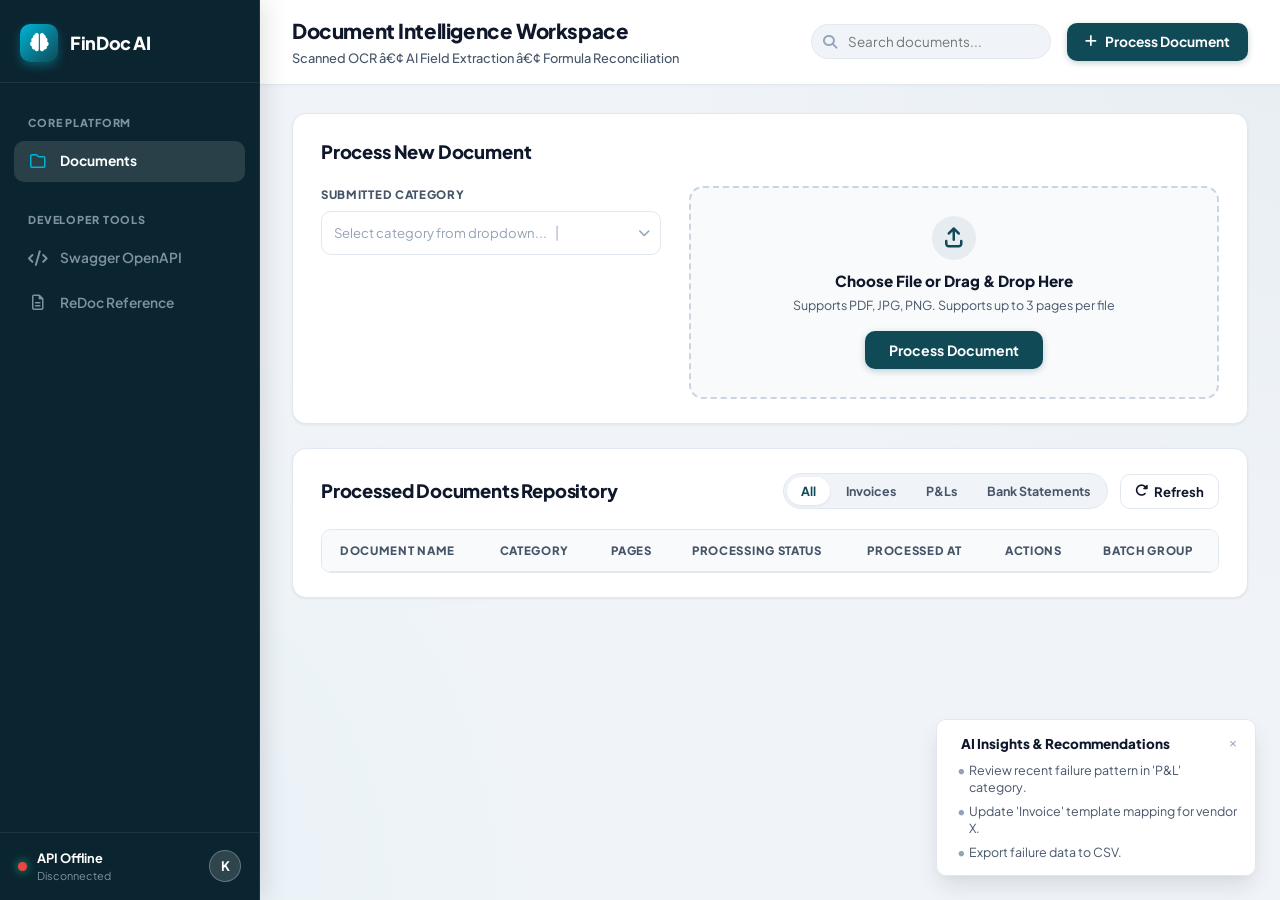
==== frontend/index.html @ ead13d11 "feat: sync standalone frontend files to frontend folder for Vercel" ====
<!DOCTYPE html>
<html lang="en">
<head>
  <meta charset="UTF-8">
  <meta name="viewport" content="width=device-width, initial-scale=1.0">
  <title>FinDoc AI â€” Enterprise Document Intelligence Platform</title>
  <link rel="stylesheet" href="https://cdnjs.cloudflare.com/ajax/libs/font-awesome/6.4.0/css/all.min.css">
  <link rel="stylesheet" href="css/styles.css">
</head>
<body>

  <!-- Left Navigation Sidebar -->
  <aside class="app-sidebar">
    <div class="sidebar-brand">
      <div class="brand-icon">
        <i class="fa-solid fa-brain"></i>
      </div>
      <div>
        <div class="brand-title">FinDoc AI</div>
      </div>
    </div>

    <nav class="sidebar-nav">
      <div class="nav-label">CORE PLATFORM</div>
      <a href="/" class="nav-item-link active">
        <i class="fa-regular fa-folder"></i>
        <span>Documents</span>
      </a>

      <div class="nav-label mt-4">DEVELOPER TOOLS</div>
      <a href="https://findoc-ai-2c11.onrender.com/docs" target="_blank" class="nav-item-link">
        <i class="fa-solid fa-code"></i>
        <span>Swagger OpenAPI</span>
      </a>
      <a href="https://findoc-ai-2c11.onrender.com/redoc" target="_blank" class="nav-item-link">
        <i class="fa-regular fa-file-lines"></i>
        <span>ReDoc Reference</span>
      </a>
    </nav>

    <div class="sidebar-footer">
      <div class="system-status-card" id="system-health-box">
        <div class="status-dot" id="health-dot"></div>
        <div>
          <div class="status-text" id="health-status-text">API Online</div>
          <div class="status-sub" id="health-latency">API Online â€¢ Ping 9ms</div>
        </div>
      </div>
      <div class="user-avatar-pill">K</div>
    </div>
  </aside>

  <!-- Main Content Workspace -->
  <main class="app-main">
    <!-- Top Bar -->
    <header class="app-topbar">
      <div class="topbar-title">
        <h1>Document Intelligence Workspace</h1>
        <p>Scanned OCR â€¢ AI Field Extraction â€¢ Formula Reconciliation</p>
      </div>

      <div class="topbar-actions">
        <div class="search-wrapper">
          <i class="fa-solid fa-magnifying-glass search-icon"></i>
          <input type="text" class="search-input" id="global-search-input" placeholder="Search documents...">
        </div>

        <a href="#process-form-section" class="btn-primary-custom">
          <i class="fa-solid fa-plus"></i>
          <span>Process Document</span>
        </a>
      </div>
    </header>

    <!-- Content Body -->
    <div class="app-content">

      <!-- Process New Document Section (Two-Column Card) -->
      <section class="process-document-card" id="process-form-section">
        <h3 class="card-title-lg">Process New Document</h3>

        <form id="upload-form">
          <div class="process-grid-two-col">
            
            <!-- Left: Fully Interactive Submitted Category Selection -->
            <div class="category-select-col">
              <label class="col-label">SUBMITTED CATEGORY</label>
              
              <!-- Interactive Selected Tags Box (Click box to open dropdown, click X to remove) -->
              <div class="category-tags-box" id="category-tags-display" onclick="toggleCategoryDropdown(event)">
                <div id="chips-container" style="display: flex; flex-wrap: wrap; gap: 6px; align-items: center;">
                  <!-- Dynamic chips will render here -->
                </div>
                <span class="tags-box-cursor">|</span>
                <span class="tags-box-caret" id="tags-caret"><i class="fa-solid fa-chevron-down"></i></span>
              </div>

              <!-- Category Options Dropdown Menu -->
              <div class="category-dropdown-container" id="category-dropdown" style="display: none;">
                <div class="category-option-item" data-val="invoice" onclick="onCategoryOptionClick('invoice', 'Invoice', event)">
                  <span>Invoice</span>
                </div>
                <div class="category-option-item" data-val="receipt" onclick="onCategoryOptionClick('receipt', 'Receipt', event)">
                  <span>Receipt</span>
                </div>
                <div class="category-option-item" data-val="po" onclick="onCategoryOptionClick('po', 'PO', event)">
                  <span>PO (Purchase Order)</span>
                </div>
                <div class="category-option-item" data-val="balance_sheet" onclick="onCategoryOptionClick('balance_sheet', 'Balance Sheet', event)">
                  <span>Balance Sheet</span>
                </div>
                <div class="category-option-item" data-val="profit_and_loss" onclick="onCategoryOptionClick('profit_and_loss', 'Profit & Loss', event)">
                  <span>Profit & Loss</span>
                </div>
                <div class="category-option-item" data-val="cash_flow_statement" onclick="onCategoryOptionClick('cash_flow_statement', 'Cash Flow', event)">
                  <span>Cash Flow Statement</span>
                </div>
                <div class="category-option-item" data-val="other" onclick="onCategoryOptionClick('other', 'Other', event)">
                  <span>Other</span>
                </div>
              </div>

              <input type="hidden" id="selected-document-type" name="document_type" value="invoice">
            </div>

            <!-- Right: Drop Zone and Action -->
            <div class="drop-zone-col">
              <div class="enterprise-drop-zone" id="drop-zone">
                <div class="drop-icon-wrapper">
                  <i class="fa-solid fa-arrow-up-from-bracket"></i>
                </div>
                <div class="drop-primary-text">Choose File or Drag & Drop Here</div>
                <div class="drop-secondary-text">Supports PDF, JPG, PNG. Supports up to 3 pages per file</div>
                
                <button type="submit" class="process-action-btn" id="process-submit-btn">
                  <span>Process Document</span>
                </button>
              </div>

              <input type="file" id="file-input" style="display:none;" accept=".pdf,.jpg,.jpeg,.png">

              <div id="file-selected-info" style="display:none; margin-top: 8px;">
                <span class="file-selected-pill">
                  <i class="fa-solid fa-file-circle-check"></i>
                  <span id="file-name-text"></span>
                </span>
              </div>
            </div>

          </div>
        </form>

        <!-- Notification Alert Box -->
        <div id="alert-container"></div>

        <!-- Processing Loader Box -->
        <div class="processing-box" id="processing-box" style="display: none;">
          <div class="spinner-custom"></div>
          <div>
            <div class="processing-title">Processing Document via Backend Pipeline...</div>
            <small style="font-size: 0.78rem; color: var(--primary); opacity: 0.85;">Executing PyMuPDF/EasyOCR, AI Extraction (Gemini & Grok) & Formula Reconciliation</small>
          </div>
        </div>
      </section>

      <!-- Processed Documents Repository Section -->
      <section class="documents-panel" id="documents-panel-section">
        <div class="panel-header">
          <div class="panel-title">
            <h2>Processed Documents Repository</h2>
          </div>

          <div style="display: flex; align-items: center; gap: 12px; flex-wrap: wrap;">
            <!-- Category Filter Tabs -->
            <div class="filter-tabs">
              <button class="filter-pill active" onclick="filterCategory('all', this)">All</button>
              <button class="filter-pill" onclick="filterCategory('invoice', this)">Invoices</button>
              <button class="filter-pill" onclick="filterCategory('profit_and_loss', this)">P&Ls</button>
              <button class="filter-pill" onclick="filterCategory('balance_sheet', this)">Bank Statements</button>
            </div>

            <button class="btn-outline-custom" onclick="loadDashboardData()">
              <i class="fa-solid fa-rotate-right"></i> Refresh
            </button>
          </div>
        </div>

        <!-- Documents Table -->
        <div class="data-table-container">
          <table class="custom-table">
            <thead>
              <tr>
                <th>DOCUMENT NAME</th>
                <th>CATEGORY</th>
                <th>PAGES</th>
                <th>PROCESSING STATUS</th>
                <th>PROCESSED AT</th>
                <th>ACTIONS</th>
                <th>BATCH GROUP</th>
              </tr>
            </thead>
            <tbody id="dashboard-table-body">
              <!-- Populated dynamically via GET /api/v1/documents -->
            </tbody>
          </table>
        </div>
      </section>

    </div>
  </main>

  <!-- Floating AI Insights & Recommendations Card -->
  <div class="ai-insights-widget" id="ai-insights-card">
    <div class="insights-header">
      <div class="insights-title">
        <i class="fa-solid fa-sparkles"></i>
        <span>AI Insights & Recommendations</span>
      </div>
      <button onclick="document.getElementById('ai-insights-card').style.display='none'" style="background:none; border:none; color: var(--text-subtle); cursor: pointer; font-size: 0.85rem;">&times;</button>
    </div>
    <ul class="insights-list">
      <li>Review recent failure pattern in 'P&L' category.</li>
      <li>Update 'Invoice' template mapping for vendor X.</li>
      <li>Export failure data to CSV.</li>
    </ul>
  </div>

  <script src="js/dashboard.js"></script>
</body>
</html>
---- frontend/css/styles.css ----
/* ==========================================================================
   FINDOC AI — ENTERPRISE FINANCIAL DOCUMENT INTELLIGENCE PLATFORM
   Custom Enterprise Fintech Theme matching FinDoc AI Design System
   ========================================================================== */

@import url('https://fonts.googleapis.com/css2?family=Plus+Jakarta+Sans:wght@400;500;600;700;800&family=Inter:wght@400;500;600;700;800&family=JetBrains+Mono:wght@400;500;600&display=swap');

:root {
  /* Brand Teal Palette */
  --primary: #0f4a56;
  --primary-hover: #0a353e;
  --primary-light: #e6f3f5;
  --primary-border: #b8dbe0;
  --accent-cyan: #00B4D8;
  --accent-teal: #2DD4BF;

  /* App Backgrounds */
  --bg-app: #F0F4F8;
  --bg-card: #FFFFFF;
  --bg-sidebar: #0b2530;
  --bg-sidebar-active: rgba(255, 255, 255, 0.12);
  --bg-sidebar-hover: rgba(255, 255, 255, 0.07);
  
  --border-color: #E2E8F0;
  --border-subtle: #EDF2F7;
  --border-sidebar: rgba(255, 255, 255, 0.08);

  /* Typography */
  --text-main: #0F172A;
  --text-muted: #475569;
  --text-subtle: #94A3B8;
  --text-sidebar: #E2E8F0;
  --text-sidebar-muted: #7E92A2;

  /* Status Tokens */
  --status-pass-text: #15803D;
  --status-pass-bg: #DCFCE7;
  --status-pass-border: #BBF7D0;

  --status-fail-text: #B91C1C;
  --status-fail-bg: #FEE2E2;
  --status-fail-border: #FECACA;

  --status-proc-text: #B45309;
  --status-proc-bg: #FEF3C7;
  --status-proc-border: #FDE68A;

  --status-na-text: #475569;
  --status-na-bg: #F1F5F9;
  --status-na-border: #E2E8F0;

  /* Shadows */
  --shadow-xs: 0 1px 2px 0 rgba(0, 0, 0, 0.03);
  --shadow-sm: 0 1px 3px 0 rgba(15, 23, 42, 0.06), 0 1px 2px -1px rgba(15, 23, 42, 0.04);
  --shadow-md: 0 4px 12px -2px rgba(15, 23, 42, 0.08), 0 2px 6px -2px rgba(15, 23, 42, 0.04);
  --shadow-lg: 0 12px 24px -4px rgba(15, 23, 42, 0.12), 0 4px 8px -2px rgba(15, 23, 42, 0.04);

  /* Radii */
  --radius-sm: 6px;
  --radius-md: 10px;
  --radius-lg: 14px;
  --radius-xl: 18px;
}

/* Base Reset */
* {
  box-sizing: border-box;
  margin: 0;
  padding: 0;
}

html, body {
  height: 100%;
}

body {
  font-family: 'Plus Jakarta Sans', 'Inter', -apple-system, BlinkMacSystemFont, sans-serif;
  background-color: var(--bg-app);
  background-image: 
    radial-gradient(circle at 100% 0%, rgba(15, 74, 86, 0.04) 0%, transparent 40%),
    radial-gradient(circle at 0% 100%, rgba(0, 180, 216, 0.04) 0%, transparent 40%);
  color: var(--text-main);
  line-height: 1.5;
  -webkit-font-smoothing: antialiased;
  display: flex;
}

/* -------------------------------------------------------------
   LEFT SIDEBAR (Deep Teal Enterprise)
   ------------------------------------------------------------- */
.app-sidebar {
  width: 260px;
  background: var(--bg-sidebar);
  border-right: 1px solid var(--border-sidebar);
  display: flex;
  flex-direction: column;
  height: 100vh;
  position: fixed;
  top: 0;
  left: 0;
  z-index: 100;
  box-shadow: 4px 0 24px rgba(0, 0, 0, 0.12);
}

.sidebar-brand {
  padding: 24px 20px 20px 20px;
  display: flex;
  align-items: center;
  gap: 12px;
  border-bottom: 1px solid var(--border-sidebar);
}

.brand-icon {
  width: 38px;
  height: 38px;
  background: linear-gradient(135deg, #00B4D8, #0f4a56);
  border-radius: var(--radius-md);
  display: flex;
  align-items: center;
  justify-content: center;
  color: white;
  font-size: 1.15rem;
  box-shadow: 0 4px 10px rgba(0, 180, 216, 0.35);
}

.brand-title {
  font-weight: 800;
  font-size: 1.12rem;
  color: #FFFFFF;
  letter-spacing: -0.02em;
  display: flex;
  align-items: center;
  gap: 6px;
}

.brand-version {
  display: inline-block;
  font-size: 0.62rem;
  font-weight: 800;
  background: rgba(255, 255, 255, 0.1);
  border: 1px solid rgba(255, 255, 255, 0.18);
  color: #94A3B8;
  padding: 2px 8px;
  border-radius: 99px;
  text-transform: uppercase;
  letter-spacing: 0.06em;
  margin-top: 3px;
}

.sidebar-nav {
  padding: 20px 14px;
  display: flex;
  flex-direction: column;
  gap: 4px;
  flex-grow: 1;
  overflow-y: auto;
}

.nav-label {
  font-size: 0.68rem;
  font-weight: 800;
  text-transform: uppercase;
  color: var(--text-sidebar-muted);
  padding: 12px 14px 6px 14px;
  letter-spacing: 0.08em;
}

.nav-label.mt-4 {
  margin-top: 14px;
}

.nav-item-link {
  display: flex;
  align-items: center;
  gap: 12px;
  padding: 10px 14px;
  border-radius: var(--radius-md);
  color: var(--text-sidebar-muted);
  text-decoration: none;
  font-weight: 600;
  font-size: 0.86rem;
  transition: all 0.18s ease;
  position: relative;
  cursor: pointer;
}

.nav-item-link i {
  font-size: 0.98rem;
  width: 20px;
  text-align: center;
  color: var(--text-sidebar-muted);
  transition: color 0.18s ease;
}

.nav-item-link:hover {
  background: var(--bg-sidebar-hover);
  color: #FFFFFF;
}

.nav-item-link:hover i {
  color: #FFFFFF;
}

.nav-item-link.active {
  background: var(--bg-sidebar-active);
  color: #FFFFFF;
  font-weight: 700;
}

.nav-item-link.active i {
  color: var(--accent-cyan);
}

.nav-item-subtext {
  display: block;
  font-size: 0.68rem;
  color: var(--text-sidebar-muted);
  font-weight: 400;
  margin-top: 1px;
}

.sidebar-footer {
  padding: 16px 18px;
  border-top: 1px solid var(--border-sidebar);
  display: flex;
  align-items: center;
  justify-content: space-between;
  gap: 12px;
}

.system-status-card {
  display: flex;
  align-items: center;
  gap: 10px;
}

.status-dot {
  width: 9px;
  height: 9px;
  border-radius: 50%;
  background: #10B981;
  box-shadow: 0 0 10px #10B981;
  animation: pulse-dot 2s infinite;
}

@keyframes pulse-dot {
  0% { transform: scale(0.95); box-shadow: 0 0 0 0 rgba(16, 185, 129, 0.6); }
  70% { transform: scale(1); box-shadow: 0 0 0 6px rgba(16, 185, 129, 0); }
  100% { transform: scale(0.95); box-shadow: 0 0 0 0 rgba(16, 185, 129, 0); }
}

.status-text {
  font-size: 0.8rem;
  font-weight: 700;
  color: #FFFFFF;
}

.status-sub {
  font-size: 0.68rem;
  color: var(--text-sidebar-muted);
}

.user-avatar-pill {
  width: 32px;
  height: 32px;
  border-radius: 50%;
  background: rgba(255, 255, 255, 0.15);
  border: 1px solid rgba(255, 255, 255, 0.25);
  color: #FFFFFF;
  display: flex;
  align-items: center;
  justify-content: center;
  font-size: 0.82rem;
  font-weight: 700;
}

/* -------------------------------------------------------------
   MAIN CONTENT AREA
   ------------------------------------------------------------- */
.app-main {
  margin-left: 260px;
  flex-grow: 1;
  display: flex;
  flex-direction: column;
  min-height: 100vh;
  position: relative;
}

/* Top Bar */
.app-topbar {
  background: #FFFFFF;
  border-bottom: 1px solid var(--border-color);
  padding: 16px 32px;
  display: flex;
  align-items: center;
  justify-content: space-between;
  position: sticky;
  top: 0;
  z-index: 50;
  box-shadow: 0 1px 4px rgba(0,0,0,0.03);
}

.topbar-title h1 {
  font-size: 1.28rem;
  font-weight: 800;
  color: var(--text-main);
  letter-spacing: -0.02em;
}

.topbar-title p {
  font-size: 0.8rem;
  color: var(--text-muted);
  margin-top: 2px;
  font-weight: 500;
}

.topbar-actions {
  display: flex;
  align-items: center;
  gap: 16px;
}

.search-wrapper {
  position: relative;
}

.search-icon {
  position: absolute;
  left: 12px;
  top: 50%;
  transform: translateY(-50%);
  color: var(--text-subtle);
  font-size: 0.88rem;
}

.search-input {
  background: var(--bg-app);
  border: 1px solid var(--border-color);
  border-radius: 99px;
  padding: 8px 16px 8px 36px;
  font-size: 0.84rem;
  font-family: inherit;
  color: var(--text-main);
  width: 240px;
  transition: all 0.2s ease;
}

.search-input:focus {
  outline: none;
  border-color: var(--primary);
  background: #FFFFFF;
  box-shadow: 0 0 0 3px rgba(15, 74, 86, 0.1);
  width: 290px;
}

.notif-wrapper {
  position: relative;
}

.topbar-icon-btn {
  width: 38px;
  height: 38px;
  border-radius: 50%;
  border: 1px solid var(--border-color);
  background: #FFFFFF;
  color: var(--text-muted);
  display: flex;
  align-items: center;
  justify-content: center;
  cursor: pointer;
  position: relative;
  transition: all 0.15s ease;
}

.topbar-icon-btn:hover {
  background: var(--bg-app);
  color: var(--text-main);
}

.notif-badge {
  width: 8px;
  height: 8px;
  background: #EF4444;
  border-radius: 50%;
  position: absolute;
  top: 8px;
  right: 9px;
  border: 1.5px solid #FFFFFF;
}

/* Notifications Dropdown Menu */
.notifications-dropdown {
  position: absolute;
  top: calc(100% + 10px);
  right: 0;
  width: 330px;
  background: #FFFFFF;
  border: 1px solid var(--border-color);
  border-radius: var(--radius-lg);
  box-shadow: 0 12px 30px rgba(0, 0, 0, 0.12);
  z-index: 1000;
  display: none;
  overflow: hidden;
  animation: dropdown-fade 0.18s ease-out;
}

@keyframes dropdown-fade {
  from { opacity: 0; transform: translateY(-6px); }
  to { opacity: 1; transform: translateY(0); }
}

.notif-header {
  padding: 14px 16px;
  background: #F8FAFC;
  border-bottom: 1px solid var(--border-color);
  display: flex;
  align-items: center;
  justify-content: space-between;
}

.notif-header h4 {
  font-size: 0.88rem;
  font-weight: 800;
  color: var(--text-main);
  margin: 0;
  display: flex;
  align-items: center;
  gap: 8px;
}

.notif-clear-btn {
  font-size: 0.72rem;
  font-weight: 700;
  color: var(--primary);
  background: none;
  border: none;
  cursor: pointer;
}

.notif-clear-btn:hover {
  text-decoration: underline;
}

.notif-list {
  max-height: 280px;
  overflow-y: auto;
  list-style: none;
  padding: 0;
  margin: 0;
}

.notif-item {
  padding: 12px 16px;
  border-bottom: 1px solid var(--border-subtle);
  display: flex;
  gap: 12px;
  align-items: flex-start;
  transition: background 0.15s ease;
}

.notif-item:hover {
  background: #F8FAFC;
}

.notif-item-icon {
  width: 28px;
  height: 28px;
  border-radius: 50%;
  display: flex;
  align-items: center;
  justify-content: center;
  font-size: 0.8rem;
  flex-shrink: 0;
  margin-top: 2px;
}

.notif-item-icon.green { background: #DCFCE7; color: #15803D; }
.notif-item-icon.blue { background: #E0F2FE; color: #0369A1; }
.notif-item-icon.amber { background: #FEF3C7; color: #B45309; }

.notif-item-content h5 {
  font-size: 0.8rem;
  font-weight: 700;
  color: var(--text-main);
  margin: 0 0 2px 0;
}

.notif-item-content p {
  font-size: 0.73rem;
  color: var(--text-muted);
  margin: 0 0 4px 0;
  line-height: 1.35;
}

.notif-item-time {
  font-size: 0.68rem;
  color: var(--text-subtle);
}

.btn-primary-custom {
  background: var(--primary);
  color: #FFFFFF;
  border: none;
  border-radius: var(--radius-md);
  padding: 9px 18px;
  font-size: 0.86rem;
  font-weight: 700;
  font-family: inherit;
  cursor: pointer;
  display: inline-flex;
  align-items: center;
  gap: 8px;
  text-decoration: none;
  box-shadow: 0 2px 6px rgba(15, 74, 86, 0.25);
  transition: all 0.2s ease;
}

.btn-primary-custom:hover {
  background: var(--primary-hover);
  transform: translateY(-1px);
  box-shadow: 0 4px 10px rgba(15, 74, 86, 0.32);
}

.btn-primary-custom:active {
  transform: translateY(0);
}

.btn-outline-custom {
  background: #FFFFFF;
  border: 1px solid var(--border-color);
  color: var(--text-main);
  border-radius: var(--radius-md);
  padding: 8px 14px;
  font-size: 0.82rem;
  font-weight: 700;
  font-family: inherit;
  cursor: pointer;
  display: inline-flex;
  align-items: center;
  gap: 6px;
  text-decoration: none;
  transition: all 0.15s ease;
}

.btn-outline-custom:hover {
  background: var(--bg-app);
  border-color: #CBD5E1;
}

/* App Content Area */
.app-content {
  padding: 28px 32px;
  display: flex;
  flex-direction: column;
  gap: 24px;
  flex-grow: 1;
}

/* -------------------------------------------------------------
   PROCESS NEW DOCUMENT CARD (Two-Column Layout)
   ------------------------------------------------------------- */
.process-document-card {
  background: var(--bg-card);
  border: 1px solid var(--border-color);
  border-radius: var(--radius-lg);
  padding: 24px 28px;
  box-shadow: var(--shadow-sm);
}

.card-title-lg {
  font-size: 1.15rem;
  font-weight: 800;
  color: var(--text-main);
  letter-spacing: -0.01em;
  margin-bottom: 20px;
}

.process-grid-two-col {
  display: grid;
  grid-template-columns: 340px 1fr;
  gap: 28px;
  align-items: stretch;
}

@media (max-width: 980px) {
  .process-grid-two-col {
    grid-template-columns: 1fr;
  }
}

/* Left Column: Category Tags Box */
.category-select-col {
  display: flex;
  flex-direction: column;
}

.col-label {
  font-size: 0.72rem;
  font-weight: 800;
  text-transform: uppercase;
  color: var(--text-muted);
  letter-spacing: 0.06em;
  margin-bottom: 8px;
}

.category-tags-box {
  background: #FFFFFF;
  border: 1px solid var(--border-color);
  border-radius: var(--radius-md);
  padding: 6px 10px;
  display: flex;
  flex-wrap: wrap;
  gap: 6px;
  align-items: center;
  min-height: 44px;
  margin-bottom: 8px;
  cursor: pointer;
  position: relative;
  transition: all 0.15s ease;
}

.category-tags-box:hover,
.category-tags-box:focus-within {
  border-color: var(--primary);
  box-shadow: 0 0 0 2px rgba(15, 74, 86, 0.1);
}

.category-chip {
  background: var(--bg-app);
  border: 1px solid #CBD5E1;
  color: var(--text-main);
  font-size: 0.78rem;
  font-weight: 700;
  padding: 4px 8px;
  border-radius: 6px;
  display: inline-flex;
  align-items: center;
  gap: 6px;
  transition: all 0.15s ease;
  user-select: none;
}

.category-chip.primary-selected {
  background: rgba(15, 74, 86, 0.1);
  border-color: var(--primary);
  color: var(--primary);
}

.category-chip .chip-close {
  display: inline-flex;
  align-items: center;
  justify-content: center;
  width: 15px;
  height: 15px;
  border-radius: 50%;
  font-size: 0.75rem;
  line-height: 1;
  color: var(--text-muted);
  cursor: pointer;
  transition: all 0.15s ease;
}

.category-chip .chip-close:hover {
  background: #FEE2E2;
  color: #B91C1C;
}

.tags-box-cursor {
  display: inline-block;
  color: var(--text-subtle);
  font-weight: 300;
  font-size: 0.9rem;
  animation: blink 1s infinite;
}

@keyframes blink {
  0%, 100% { opacity: 1; }
  50% { opacity: 0; }
}

.tags-box-caret {
  margin-left: auto;
  color: var(--text-subtle);
  font-size: 0.75rem;
  padding-left: 6px;
  transition: transform 0.2s ease;
}

.tags-box-caret.open {
  transform: rotate(180deg);
}

.category-dropdown-container {
  background: #FFFFFF;
  border: 1px solid var(--border-color);
  border-radius: var(--radius-md);
  padding: 6px;
  display: flex;
  flex-direction: column;
  gap: 3px;
  max-height: 180px;
  overflow-y: auto;
  box-shadow: 0 4px 12px rgba(0, 0, 0, 0.08);
}

.category-option-item {
  padding: 7px 12px;
  border-radius: var(--radius-sm);
  font-size: 0.82rem;
  font-weight: 600;
  color: var(--text-main);
  cursor: pointer;
  display: flex;
  align-items: center;
  justify-content: space-between;
  transition: all 0.15s ease;
}

.category-option-item:hover {
  background: #FFFFFF;
  color: var(--primary);
  box-shadow: var(--shadow-xs);
}

.category-option-item.selected {
  background: #FFFFFF;
  color: var(--primary);
  font-weight: 700;
  border-left: 3px solid var(--primary);
}

/* Right Column: Drop Zone */
.drop-zone-col {
  display: flex;
  flex-direction: column;
}

.enterprise-drop-zone {
  background: #F8FAFC;
  border: 2px dashed #CBD5E1;
  border-radius: var(--radius-lg);
  padding: 28px 24px;
  display: flex;
  flex-direction: column;
  align-items: center;
  justify-content: center;
  text-align: center;
  cursor: pointer;
  transition: all 0.2s ease;
  min-height: 190px;
}

.enterprise-drop-zone:hover,
.enterprise-drop-zone.dragover {
  border-color: var(--primary);
  background: rgba(15, 74, 86, 0.03);
}

.drop-icon-wrapper {
  width: 44px;
  height: 44px;
  background: rgba(15, 74, 86, 0.08);
  border-radius: 50%;
  display: flex;
  align-items: center;
  justify-content: center;
  color: var(--primary);
  font-size: 1.25rem;
  margin-bottom: 10px;
}

.drop-primary-text {
  font-size: 0.95rem;
  font-weight: 800;
  color: var(--text-main);
  margin-bottom: 4px;
}

.drop-secondary-text {
  font-size: 0.78rem;
  color: var(--text-muted);
  margin-bottom: 16px;
}

.process-action-btn {
  background: var(--primary);
  color: #FFFFFF;
  border: none;
  border-radius: var(--radius-md);
  padding: 10px 24px;
  font-size: 0.88rem;
  font-weight: 700;
  font-family: inherit;
  cursor: pointer;
  display: inline-flex;
  align-items: center;
  gap: 8px;
  box-shadow: 0 2px 6px rgba(15, 74, 86, 0.25);
  transition: all 0.2s ease;
}

.process-action-btn:hover {
  background: var(--primary-hover);
  transform: translateY(-1px);
}

.file-selected-pill {
  margin-top: 10px;
  font-size: 0.8rem;
  font-weight: 700;
  color: var(--primary);
  background: var(--primary-light);
  border: 1px solid var(--primary-border);
  padding: 6px 14px;
  border-radius: 99px;
  display: inline-flex;
  align-items: center;
  gap: 6px;
}

/* Processing Spinner Box */
.processing-box {
  margin-top: 16px;
  background: var(--primary-light);
  border: 1px solid var(--primary-border);
  border-radius: var(--radius-md);
  padding: 16px 20px;
  display: flex;
  align-items: center;
  gap: 16px;
}

.spinner-custom {
  width: 24px;
  height: 24px;
  border: 3px solid rgba(15, 74, 86, 0.2);
  border-top-color: var(--primary);
  border-radius: 50%;
  animation: spin 0.8s linear infinite;
}

@keyframes spin {
  to { transform: rotate(360deg); }
}

.processing-title {
  font-size: 0.88rem;
  font-weight: 700;
  color: var(--primary);
}

/* -------------------------------------------------------------
   PROCESSED DOCUMENTS REPOSITORY TABLE
   ------------------------------------------------------------- */
.documents-panel {
  background: var(--bg-card);
  border: 1px solid var(--border-color);
  border-radius: var(--radius-lg);
  padding: 24px 28px;
  box-shadow: var(--shadow-sm);
}

.panel-header {
  display: flex;
  align-items: center;
  justify-content: space-between;
  flex-wrap: wrap;
  gap: 16px;
  margin-bottom: 20px;
}

.panel-title h2 {
  font-size: 1.15rem;
  font-weight: 800;
  color: var(--text-main);
  letter-spacing: -0.01em;
}

.filter-tabs {
  display: inline-flex;
  align-items: center;
  background: var(--bg-app);
  border: 1px solid var(--border-color);
  border-radius: 99px;
  padding: 3px;
  gap: 2px;
}

.filter-pill {
  background: transparent;
  border: none;
  border-radius: 99px;
  padding: 6px 14px;
  font-size: 0.78rem;
  font-weight: 700;
  font-family: inherit;
  color: var(--text-muted);
  cursor: pointer;
  transition: all 0.15s ease;
}

.filter-pill:hover {
  color: var(--text-main);
}

.filter-pill.active {
  background: #FFFFFF;
  color: var(--primary);
  box-shadow: 0 1px 3px rgba(0,0,0,0.08);
}

/* Custom Table */
.data-table-container {
  overflow-x: auto;
  border: 1px solid var(--border-color);
  border-radius: var(--radius-md);
}

.custom-table {
  width: 100%;
  border-collapse: collapse;
  font-size: 0.85rem;
  text-align: left;
}

.custom-table thead tr {
  background: #F8FAFC;
  border-bottom: 1px solid var(--border-color);
}

.custom-table th {
  padding: 12px 18px;
  font-size: 0.72rem;
  font-weight: 800;
  text-transform: uppercase;
  letter-spacing: 0.06em;
  color: var(--text-muted);
}

.custom-table tbody tr {
  border-bottom: 1px solid var(--border-subtle);
  transition: background-color 0.15s ease;
}

.custom-table tbody tr:hover {
  background-color: #F8FAFC;
}

.custom-table td {
  padding: 14px 18px;
  vertical-align: middle;
  color: var(--text-main);
}

.table-doc-name {
  display: flex;
  align-items: center;
  gap: 10px;
  font-weight: 700;
  color: var(--text-main);
}

.table-doc-icon {
  color: var(--primary);
  font-size: 0.95rem;
}

/* Status Badges */
.badge-status {
  display: inline-flex;
  align-items: center;
  gap: 6px;
  padding: 4px 10px;
  border-radius: 99px;
  font-size: 0.72rem;
  font-weight: 800;
  letter-spacing: 0.04em;
  text-transform: uppercase;
}

.badge-status.pass,
.badge-status.processed {
  background: var(--status-pass-bg);
  color: var(--status-pass-text);
  border: 1px solid var(--status-pass-border);
}

.badge-status.fail,
.badge-status.failed {
  background: var(--status-fail-bg);
  color: var(--status-fail-text);
  border: 1px solid var(--status-fail-border);
}

.badge-status.processing {
  background: var(--status-proc-bg);
  color: var(--status-proc-text);
  border: 1px solid var(--status-proc-border);
}

.badge-status.na {
  background: var(--status-na-bg);
  color: var(--status-na-text);
  border: 1px solid var(--status-na-border);
}

/* Table Action Buttons */
.table-action-group {
  display: flex;
  align-items: center;
  gap: 6px;
}

.table-icon-btn {
  width: 32px;
  height: 32px;
  border-radius: var(--radius-sm);
  border: 1px solid var(--border-color);
  background: #FFFFFF;
  color: var(--text-muted);
  display: inline-flex;
  align-items: center;
  justify-content: center;
  text-decoration: none;
  cursor: pointer;
  transition: all 0.15s ease;
}

.table-icon-btn:hover {
  background: var(--bg-app);
  color: var(--primary);
  border-color: #CBD5E1;
}

.batch-group-pill {
  font-size: 0.75rem;
  font-weight: 700;
  color: var(--text-muted);
  font-family: 'JetBrains Mono', monospace;
}

/* -------------------------------------------------------------
   AI INSIGHTS & RECOMMENDATIONS (Floating Bottom-Right Card)
   ------------------------------------------------------------- */
.ai-insights-widget {
  position: fixed;
  bottom: 24px;
  right: 24px;
  z-index: 1000;
  background: #FFFFFF;
  border: 1px solid var(--border-color);
  border-radius: var(--radius-md);
  padding: 14px 18px;
  width: 320px;
  box-shadow: var(--shadow-lg);
  font-size: 0.78rem;
  animation: slide-up 0.3s ease;
}

@keyframes slide-up {
  from { transform: translateY(16px); opacity: 0; }
  to { transform: translateY(0); opacity: 1; }
}

.insights-header {
  display: flex;
  align-items: center;
  justify-content: space-between;
  margin-bottom: 8px;
}

.insights-title {
  font-weight: 800;
  font-size: 0.84rem;
  color: var(--text-main);
  display: flex;
  align-items: center;
  gap: 6px;
}

.insights-title i {
  color: #F59E0B;
}

.insights-list {
  list-style: none;
  display: flex;
  flex-direction: column;
  gap: 6px;
}

.insights-list li {
  position: relative;
  padding-left: 14px;
  color: var(--text-muted);
  line-height: 1.4;
}

.insights-list li::before {
  content: '•';
  position: absolute;
  left: 2px;
  top: 0;
  color: var(--text-subtle);
  font-weight: 800;
}

/* -------------------------------------------------------------
   DOCUMENT INSPECTION META BAR & SEGMENTED TABS
   ------------------------------------------------------------- */
.inspection-meta-bar {
  background: var(--bg-card);
  border: 1px solid var(--border-color);
  border-radius: var(--radius-xl);
  padding: 20px 28px;
  display: grid;
  grid-template-columns: 2fr 1.2fr 1.2fr 1.5fr 1fr;
  gap: 20px;
  align-items: center;
  box-shadow: var(--shadow-sm);
}

@media (max-width: 980px) {
  .inspection-meta-bar {
    grid-template-columns: 1fr 1fr;
  }
}

.meta-item {
  display: flex;
  flex-direction: column;
  gap: 4px;
}

.meta-item label {
  font-size: 0.72rem;
  font-weight: 800;
  text-transform: uppercase;
  color: var(--text-muted);
  letter-spacing: 0.06em;
}

/* Premium Segmented Tab Navigation */
.tab-navigation {
  display: inline-flex;
  align-items: center;
  background: #FFFFFF;
  border: 1px solid var(--border-color);
  border-radius: var(--radius-lg);
  padding: 6px;
  gap: 8px;
  box-shadow: 0 1px 4px rgba(0, 0, 0, 0.04);
  margin-top: 4px;
  margin-bottom: 6px;
  flex-wrap: wrap;
}

.tab-btn {
  border: 1px solid transparent;
  background: transparent;
  color: var(--text-muted);
  font-size: 0.86rem;
  font-weight: 700;
  font-family: inherit;
  padding: 10px 22px;
  border-radius: var(--radius-md);
  cursor: pointer;
  display: inline-flex;
  align-items: center;
  gap: 10px;
  transition: all 0.2s cubic-bezier(0.4, 0, 0.2, 1);
  user-select: none;
}

.tab-btn i {
  font-size: 0.95rem;
  color: var(--text-subtle);
  transition: color 0.2s ease, transform 0.2s ease;
}

.tab-btn:hover {
  background: #F1F5F9;
  color: var(--text-main);
}

.tab-btn:hover i {
  color: var(--primary);
}

.tab-btn.active {
  background: var(--primary);
  color: #FFFFFF;
  border-color: var(--primary);
  box-shadow: 0 4px 12px rgba(15, 74, 86, 0.28);
}

.tab-btn.active i {
  color: #00B4D8;
  transform: scale(1.12);
}
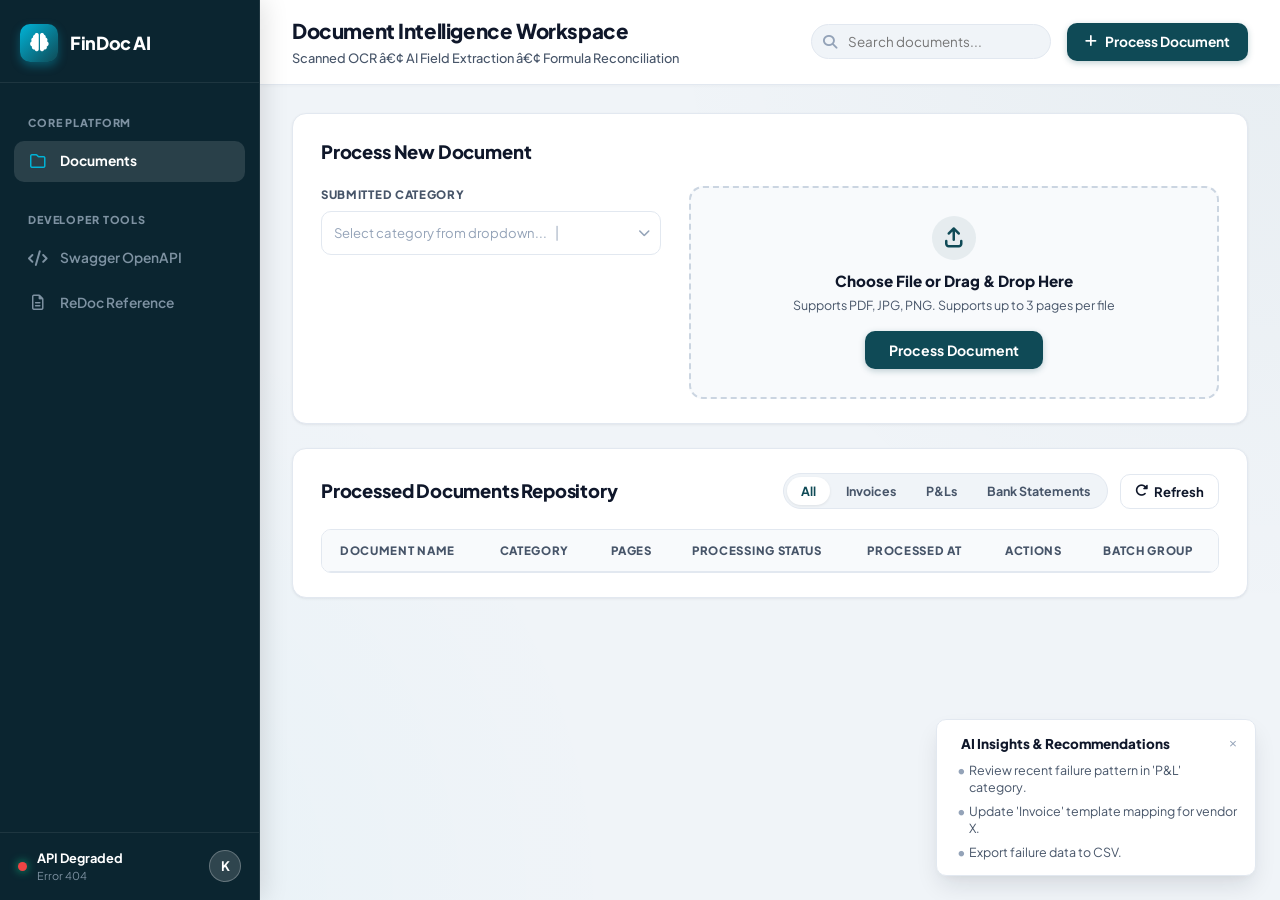
==== commit 846463d9: "ci: update Vercel proxy rewrite destination to new live Render Python backend URL" ====
--- a/frontend/index.html
+++ b/frontend/index.html
@@ -28,11 +28,11 @@
       </a>
 
       <div class="nav-label mt-4">DEVELOPER TOOLS</div>
-      <a href="https://findoc-ai-2c11.onrender.com/docs" target="_blank" class="nav-item-link">
+      <a href="https://findoc-ai-ops8.onrender.com/docs" target="_blank" class="nav-item-link">
         <i class="fa-solid fa-code"></i>
         <span>Swagger OpenAPI</span>
       </a>
-      <a href="https://findoc-ai-2c11.onrender.com/redoc" target="_blank" class="nav-item-link">
+      <a href="https://findoc-ai-ops8.onrender.com/redoc" target="_blank" class="nav-item-link">
         <i class="fa-regular fa-file-lines"></i>
         <span>ReDoc Reference</span>
       </a>
